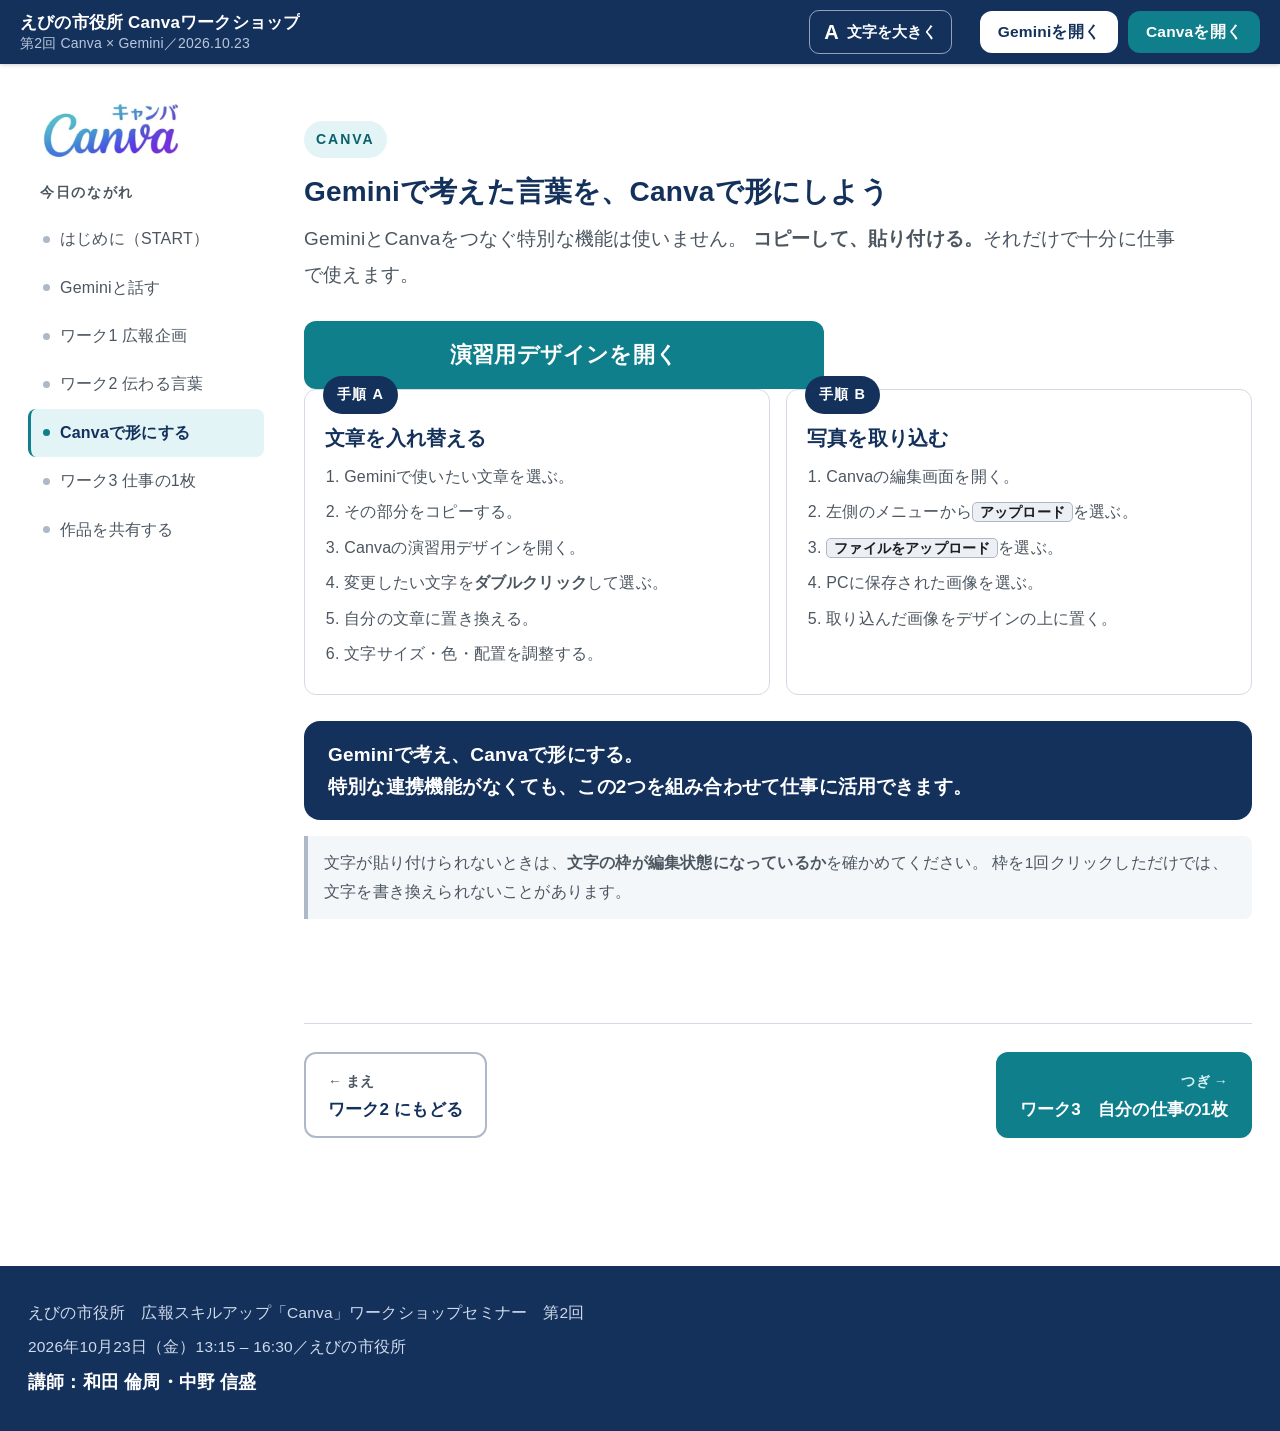
==== g-canva.html @ 026f60a6 "第２回追加" ====
<!DOCTYPE html>
<html lang="ja">
<head>
<meta charset="UTF-8">
<meta name="viewport" content="width=device-width, initial-scale=1">
<title>Geminiで考えた言葉を、Canvaで形にしよう｜えびの市役所 Canvaワークショップ 第2回</title>
<meta name="description" content="えびの市役所 Canvaワークショップ 第2回。Geminiの文章をCanvaの演習用デザインに反映します。">
<meta name="robots" content="noindex">
<link rel="stylesheet" href="style.css">
</head>
<body>

<script>
/* 表示前に「文字サイズ」と「研修回」を反映します（ちらつき防止）。
   研修回：この画面で固定する場合は data-course を直接指定しています。 */
(function () {
  var d = document.documentElement;
  try {
    if (localStorage.getItem("ebino-font") === "lg") { d.setAttribute("data-font", "lg"); }
  } catch (e) {}
  /* この教材ページは第2回です。表示中の回として記憶します。 */
  d.setAttribute("data-course", "2");
  try { localStorage.setItem("ebino-course", "2"); } catch (e) {}
})();
</script>

<a class="skip-link" href="#mainStart">本文へスキップ</a>

<!-- ============================================================
     常時表示バー
     ============================================================ -->
<header class="topbar">
  <div class="topbar__title">
    えびの市役所 Canvaワークショップ
    <small>第2回 Canva × Gemini／2026.10.23</small>
  </div>

  <button class="fontToggle" id="fontToggle" type="button" aria-pressed="false">
    <span aria-hidden="true">A</span><span class="fontToggle__label">文字を大きく</span>
  </button>

    <div class="topbar__actions">
      <a class="btn btn--navy is-pending" data-link="gemini" aria-disabled="true">
        Geminiを開く
        <span class="btn__state">準備中</span>
      </a>
      <a class="btn btn--primary is-pending" data-link="canvaHome" aria-disabled="true">
        Canvaを開く
        <span class="btn__state">準備中</span>
      </a>
    </div>

  <button class="navToggle" type="button" data-sheet-open>目次</button>
</header>

<div class="layout">

  <!-- ==========================================================
       サイドナビ（PC）
       ========================================================== -->
  <nav class="sidebar" aria-label="ページ内の目次">

    <!-- スクロールしても常に見えるロゴ -->
    <div class="media media--logo sidebar__logo" data-img="images/canva-logo.png"
         data-alt="Canva（キャンバ）" style="--ar:800/366;">
      <span class="media__label">Canva</span>
    </div>

    <div class="sidebar__scroll">
    <p class="sidebar__head">今日のながれ</p>
      <ul class="sidebar__list">
        <li><a href="index.html#g-start">はじめに（START）</a></li>
        <li><a href="g-gemini.html#g-gemini">Geminiと話す</a></li>
        <li><a href="g-work1.html#g-work1">ワーク1 広報企画</a></li>
        <li><a href="g-work2.html#g-work2">ワーク2 伝わる言葉</a></li>
        <li><a href="#g-canva">Canvaで形にする</a></li>
        <li><a href="g-work3.html#g-work3">ワーク3 仕事の1枚</a></li>
        <li><a href="g-share.html#g-share">作品を共有する</a></li>
      </ul>
    </div>
  </nav>

  <main id="mainStart">
<!-- ========================================================
         CANVA
         ======================================================== -->
    <section class="sec" id="g-canva">
      <span class="sec__label">CANVA</span>
      <h2 class="sec__title">Geminiで考えた言葉を、Canvaで形にしよう</h2>
      <p class="sec__lead">
        GeminiとCanvaをつなぐ特別な機能は使いません。
        <strong>コピーして、貼り付ける。</strong>それだけで十分に仕事で使えます。
      </p>

      <a class="btn btn--primary btn--lg is-pending" data-link="work1" aria-disabled="true"
         style="max-width:520px;">
        演習用デザインを開く
        <span class="btn__state">準備中</span>
      </a>
      <p class="startCard__help" style="margin-bottom:28px;">
        第1回と同じ「Ebino Walking」のデザインです。開いたら、自分用のコピーで作業してください。
      </p>

      <div class="grid grid--2">
        <div class="card step">
          <span class="step__no">手順 A</span>
          <h3 class="step__ttl">文章を入れ替える</h3>
          <ol>
            <li>Geminiで使いたい文章を選ぶ。</li>
            <li>その部分をコピーする。</li>
            <li>Canvaの演習用デザインを開く。</li>
            <li>変更したい文字を<strong>ダブルクリック</strong>して選ぶ。</li>
            <li>自分の文章に置き換える。</li>
            <li>文字サイズ・色・配置を調整する。</li>
          </ol>
        </div>

        <div class="card step">
          <span class="step__no">手順 B</span>
          <h3 class="step__ttl">写真を取り込む</h3>
          <ol>
            <li>Canvaの編集画面を開く。</li>
            <li>左側のメニューから<kbd>アップロード</kbd>を選ぶ。</li>
            <li><kbd>ファイルをアップロード</kbd>を選ぶ。</li>
            <li>PCに保存された画像を選ぶ。</li>
            <li>取り込んだ画像をデザインの上に置く。</li>
          </ol>
          <p class="startCard__help">
            ボタンの名前は、Canvaの更新で少し変わることがあります。
            見当たらないときは講師にお声かけください。
          </p>
        </div>
      </div>

      <p class="bigMsg">
        Geminiで考え、Canvaで形にする。<br>
        特別な連携機能がなくても、この2つを組み合わせて仕事に活用できます。
      </p>

      <p class="note">
        文字が貼り付けられないときは、<strong>文字の枠が編集状態になっているか</strong>を確かめてください。
        枠を1回クリックしただけでは、文字を書き換えられないことがあります。
      </p>
    </section>

    <nav class="pageNav" aria-label="ページの移動">
      <a class="pageNav__link pageNav__prev" href="g-work2.html"><span class="pageNav__dir">← まえ</span><span class="pageNav__ttl">ワーク2 にもどる</span></a>
      <a class="pageNav__link pageNav__next" href="g-work3.html"><span class="pageNav__dir">つぎ →</span><span class="pageNav__ttl">ワーク3　自分の仕事の1枚</span></a>
    </nav>

  </main>
</div>

<!-- ============================================================
     Footer
     ============================================================ -->
<footer class="footer">
  <div class="footer__inner">
    <p style="margin-bottom:4px;">
      えびの市役所　広報スキルアップ「Canva」ワークショップセミナー　第2回
    </p>
    <p style="margin-bottom:4px;">2026年10月23日（金）13:15 – 16:30／えびの市役所</p>
    <p style="margin:0;"><b>講師：和田 倫周・中野 信盛</b></p>
  </div>
</footer>

<!-- ============================================================
     スマホ用 下部固定バー
     ============================================================ -->
<div class="mobileBar mobileBar--three">
  <a class="btn btn--navy is-pending" data-link="gemini" aria-disabled="true">
    Gemini
    <span class="btn__state">準備中</span>
  </a>
  <a class="btn btn--primary is-pending" data-link="canvaHome" aria-disabled="true">
    Canva
    <span class="btn__state">準備中</span>
  </a>
  <button class="btn btn--outline" type="button" data-sheet-open>目次</button>
</div>

<!-- ============================================================
     スマホ用 目次シート
     ============================================================ -->
<div class="sheet" id="navSheet" hidden>
  <div class="sheet__panel" role="dialog" aria-modal="true" aria-label="目次">
    <div class="sheet__head">
      <h2>目次</h2>
      <button class="sheet__close" type="button" id="sheetClose">閉じる</button>
    </div>

    <div class="media media--logo sheet__logo" data-img="images/canva-logo.png"
         data-alt="Canva（キャンバ）" style="--ar:800/366;">
      <span class="media__label">Canva</span>
    </div>

    <button class="fontToggle fontToggle--sheet" id="fontToggleSheet" type="button" aria-pressed="false">
      <span aria-hidden="true">A</span><span class="fontToggle__label">文字を大きく</span>
    </button>

      <ul class="sheet__list">
        <li><a href="index.html#g-start">はじめに（START）</a></li>
        <li><a href="g-gemini.html#g-gemini">Geminiと話す</a></li>
        <li><a href="g-work1.html#g-work1">ワーク1 広報企画</a></li>
        <li><a href="g-work2.html#g-work2">ワーク2 伝わる言葉</a></li>
        <li><a href="#g-canva">Canvaで形にする</a></li>
        <li><a href="g-work3.html#g-work3">ワーク3 仕事の1枚</a></li>
        <li><a href="g-share.html#g-share">作品を共有する</a></li>
      </ul>
  </div>
</div>

<script src="script.js"></script>
</body>
</html>
---- style.css ----
@charset "UTF-8";
/* ==========================================================================
   えびの市役所 広報スキルアップ「Canva」ワークショップセミナー 第1回 基礎編
   研修ポータル style.css
   - 外部フォント・外部ライブラリは使用しません（市役所業務PCのフィルタ対策）
   - 配色A：ネイビー × シアン
   ========================================================================== */

/* --------------------------------------------------------------------------
   1. Variables
   -------------------------------------------------------------------------- */
:root {
  /* Color */
  --navy:        #14315c;
  --navy-dark:   #0e2445;
  --navy-soft:   #2a4a78;
  --cyan:        #0f7f8c;
  --cyan-dark:   #0b616b;
  --cyan-light:  #19b2c4;
  --cyan-pale:   #e2f4f6;
  --orange:      #e8833a;
  --orange-pale: #fdf1e6;

  --bg:          #ffffff;
  --bg-alt:      #f4f7fa;
  --text:        #1a1d21;
  --text-sub:    #4c5661;
  --line:        #d3dae3;
  --line-strong: #aeb9c7;
  --disabled-bg: #eceff3;
  --disabled-tx: #6e7783;

  /* Layout */
  --topbar-h:    64px;
  --mobilebar-h: 72px;
  --side-w:      236px;
  --content-max: 1120px;
  --radius:      12px;
  --radius-lg:   16px;

  /* Type
     文字サイズはすべて rem 指定です。html の font-size を変えるだけで
     ページ全体の文字が一括で拡大・縮小されます（下の「文字を大きく」ボタン）。 */
  --font: "Helvetica Neue", Arial, "Hiragino Kaku Gothic ProN", "Hiragino Sans",
          "BIZ UDPGothic", "Yu Gothic UI", "Yu Gothic", Meiryo, sans-serif;
}

/* --------------------------------------------------------------------------
   2. Base
   -------------------------------------------------------------------------- */
* { box-sizing: border-box; }

html {
  font-size: 100%;                 /* = 16px。すべての文字サイズの基準 */
  scroll-behavior: smooth;
  scroll-padding-top: calc(var(--topbar-h) + 16px);
}
/* 「文字を大きく」を押した状態：ページ全体の文字が約1.15倍になります */
html[data-font="lg"] { font-size: 115%; }

body {
  margin: 0;
  padding-top: var(--topbar-h);
  font-family: var(--font);
  font-size: 1.1875rem;        /* = 19px */
  line-height: 1.9;
  letter-spacing: .01em;
  color: var(--text);
  background: var(--bg);
  -webkit-text-size-adjust: 100%;
}

img { max-width: 100%; height: auto; display: block; }

a { color: var(--cyan-dark); }

h1, h2, h3, h4 { line-height: 1.4; margin: 0; font-weight: 700; }

p { margin: 0 0 1em; }

ul, ol { margin: 0; padding-left: 1.3em; }

/* キーボード操作時のフォーカスを消さない（アクセシビリティ） */
a:focus-visible,
button:focus-visible,
[tabindex]:focus-visible {
  outline: 3px solid var(--orange);
  outline-offset: 2px;
}

.skip-link {
  position: absolute; left: -9999px; top: 0;
  background: var(--navy); color: #fff; padding: 12px 20px; z-index: 200;
}
.skip-link:focus { left: 8px; top: 8px; }

.sr-only {
  position: absolute; width: 1px; height: 1px; padding: 0; margin: -1px;
  overflow: hidden; clip: rect(0 0 0 0); white-space: nowrap; border: 0;
}

/* --------------------------------------------------------------------------
   3. Topbar（常時表示・PC/スマホ共通）
   -------------------------------------------------------------------------- */
.topbar {
  position: fixed; top: 0; left: 0; right: 0; height: var(--topbar-h);
  background: var(--navy);
  color: #fff;
  display: flex; align-items: center; gap: 16px;
  padding: 0 20px;
  z-index: 100;
  box-shadow: 0 1px 4px rgba(0,0,0,.18);
}

.topbar__title {
  font-size: 1.0625rem; font-weight: 700; line-height: 1.3;
  white-space: nowrap; overflow: hidden; text-overflow: ellipsis;
}
.topbar__title small {
  display: block; font-size: 0.875rem; font-weight: 400; color: #b9c7dc;
}

.topbar__actions { display: flex; gap: 10px; align-items: center; }

.topbar .btn { min-height: 42px; padding: 0 16px; font-size: 0.9688rem; }

/* 文字サイズ切替ボタン */
.fontToggle {
  margin-left: auto;
  display: inline-flex; align-items: center; gap: 8px;
  min-height: 44px; padding: 0 14px;
  background: transparent; color: #fff;
  border: 1.5px solid rgba(255,255,255,.55); border-radius: 10px;
  font-family: inherit; font-size: 0.9375rem; font-weight: 700;
  cursor: pointer; white-space: nowrap;
}
.fontToggle:hover { background: rgba(255,255,255,.12); }
.fontToggle span[aria-hidden] {
  font-size: 1.25rem; line-height: 1; font-weight: 700;
}
.fontToggle[aria-pressed="true"] {
  background: #fff; color: var(--navy); border-color: #fff;
}
.topbar__actions { margin-left: 12px; }

.fontToggle--sheet {
  margin: 0 0 14px; width: 100%; justify-content: center;
  min-height: 52px; color: var(--navy);
  border-color: var(--line-strong); background: var(--bg-alt);
  font-size: 1.0625rem;
}
.fontToggle--sheet:hover { background: var(--cyan-pale); }
.fontToggle--sheet[aria-pressed="true"] { background: var(--navy); color: #fff; border-color: var(--navy); }

/* スマホ用 目次ボタン */
.navToggle {
  display: none;
  margin-left: auto;
  min-height: 44px; padding: 0 14px;
  background: transparent; color: #fff;
  border: 1.5px solid rgba(255,255,255,.55);
  border-radius: 10px; font-size: 1.0625rem; font-weight: 700;
  font-family: inherit; cursor: pointer;
}

/* --------------------------------------------------------------------------
   4. Layout
   -------------------------------------------------------------------------- */
.layout {
  display: grid;
  grid-template-columns: var(--side-w) minmax(0, 1fr);
  gap: 40px;
  max-width: 1440px;
  margin: 0 auto;
  padding: 0 28px;
}

.sidebar {
  position: sticky;
  top: calc(var(--topbar-h) + 16px);
  align-self: start;
  max-height: calc(100vh - var(--topbar-h) - 32px);
  padding: 16px 0 24px;
  display: flex; flex-direction: column; gap: 14px;
  min-height: 0;
}
/* ロゴは固定、その下の目次だけがスクロールします（ロゴは常に見えます） */
.sidebar__logo {
  flex: none; width: 150px; margin-left: 8px;
}
.sidebar__scroll { overflow-y: auto; min-height: 0; }

.sidebar__head {
  font-size: 0.875rem; letter-spacing: .12em; color: var(--text-sub);
  font-weight: 700; margin-bottom: 10px; padding-left: 12px;
}

.sidebar__list { list-style: none; margin: 0; padding: 0; }

.sidebar__list a {
  display: flex; align-items: center; gap: 10px;
  padding: 9px 12px;
  font-size: 1rem; color: var(--text-sub); text-decoration: none;
  border-radius: 8px; border-left: 3px solid transparent;
}
.sidebar__list a::before {
  content: ""; width: 7px; height: 7px; border-radius: 50%;
  background: var(--line-strong); flex: none;
}
.sidebar__list a:hover { background: var(--bg-alt); color: var(--navy); }
.sidebar__list a[aria-current="true"] {
  background: var(--cyan-pale); color: var(--navy); font-weight: 700;
  border-left-color: var(--cyan);
}
.sidebar__list a[aria-current="true"]::before { background: var(--cyan); }

main { min-width: 0; padding-bottom: 80px; }

/* --------------------------------------------------------------------------
   5. Buttons
   -------------------------------------------------------------------------- */
.btn {
  display: inline-flex; align-items: center; justify-content: center; gap: 8px;
  min-height: 56px; padding: 0 24px;
  font-size: 1.1875rem; font-weight: 700; font-family: inherit;
  text-decoration: none; text-align: center;
  border-radius: var(--radius); border: 2px solid transparent;
  cursor: pointer; background: none;
}

.btn--primary { background: var(--cyan); color: #fff; }
.btn--primary:hover { background: var(--cyan-dark); }

.btn--navy { background: #fff; color: var(--navy); }
.btn--navy:hover { background: #e9eef5; }

.btn--outline {
  background: #fff; color: var(--navy);
  border-color: var(--line-strong);
}
.btn--outline:hover { border-color: var(--cyan); background: var(--cyan-pale); }

.btn--lg { min-height: 68px; font-size: 1.3438rem; width: 100%; }

.btn__state {
  font-size: 0.875rem; font-weight: 700; padding: 3px 8px; border-radius: 999px;
  background: rgba(0,0,0,.14); color: inherit;
}

/* URL未設定のとき（CONFIGが空欄のとき）の見た目 */
.btn.is-pending,
.btn.is-pending:hover {
  background: var(--disabled-bg) !important;
  color: var(--disabled-tx) !important;
  border-color: var(--line) !important;
  cursor: not-allowed;
}
.btn.is-pending .btn__state { background: #fff; color: var(--disabled-tx); }
.btn:not(.is-pending) .btn__state { display: none; }

/* --------------------------------------------------------------------------
   6. Section 共通
   -------------------------------------------------------------------------- */
.sec { padding: 56px 0; border-top: 1px solid var(--line); }
.sec:first-of-type { border-top: 0; }
.sec--alt {
  background: var(--bg-alt);
  border-radius: var(--radius-lg);
  padding: 48px 36px;
  border-top: 0;
  margin: 56px 0;
}

.sec__label {
  display: inline-block;
  font-size: 0.875rem; font-weight: 700; letter-spacing: .14em;
  color: var(--cyan-dark); background: var(--cyan-pale);
  padding: 5px 12px; border-radius: 999px; margin-bottom: 14px;
}
.sec__title { font-size: 1.75rem; color: var(--navy); margin-bottom: 10px; }
.sec__lead { color: var(--text-sub); max-width: 46em; margin-bottom: 28px; }

/* 補足テキスト（「開かない場合は講師に」など）と図版ラベル */
.helpNote {
  font-size: 1rem; color: var(--text-sub); line-height: 1.7; margin: 8px 0 0;
}
.helpNote--gap { margin: 8px 0 28px; }
.figLabel {
  font-size: 1.0625rem; font-weight: 700; color: var(--navy); margin-bottom: 8px;
}

.note {
  font-size: 0.9688rem; color: var(--text-sub);
  background: var(--bg-alt); border-left: 4px solid var(--line-strong);
  padding: 12px 16px; border-radius: 0 8px 8px 0; margin: 16px 0 0;
}
.note--warn { background: var(--orange-pale); border-left-color: var(--orange); }

/* --------------------------------------------------------------------------
   7. Hero + TODAY
   -------------------------------------------------------------------------- */
.hero {
  display: grid; grid-template-columns: minmax(0, 1.2fr) minmax(0, .8fr);
  gap: 32px; align-items: center;
  padding: 18px 0 10px;
}
.hero__client { font-size: 1.0625rem; font-weight: 700; color: var(--cyan-dark); margin-bottom: 4px; }
.hero__title { font-size: 1.9375rem; color: var(--navy); letter-spacing: .01em; }
.hero__title span { display: block; font-size: 1.25rem; color: var(--navy-soft); margin-top: 4px; }
.hero__meta {
  display: flex; flex-wrap: wrap; gap: 6px 16px;
  margin: 12px 0 12px; font-size: 1rem; color: var(--text-sub);
}
.hero__meta b { color: var(--navy); font-size: 1.125rem; }
.hero__copy {
  font-size: 1.25rem; line-height: 1.65; color: var(--text); font-weight: 700;
  margin: 0;
}
.hero__reassure {
  display: inline-block; background: var(--orange-pale); color: #a14f0c;
  font-weight: 700; font-size: 1rem; padding: 6px 14px; border-radius: 999px;
  margin-bottom: 8px;
}

/* 今日やること：横3列（第1画面にSTART HEREを収めるため） */
.today {
  list-style: none; padding: 0; margin: 14px 0 0;
  display: grid; grid-template-columns: repeat(3, minmax(0, 1fr)); gap: 10px;
}
.today li {
  background: #fff; border: 1px solid var(--line); border-radius: var(--radius);
  padding: 10px 12px;
}
.today .num {
  display: inline-flex; align-items: center; justify-content: center;
  width: 28px; height: 28px; border-radius: 50%;
  background: var(--navy); color: #fff;
  font-size: 0.875rem; font-weight: 700; margin-bottom: 6px;
}
.today .txt { display: block; font-weight: 700; font-size: 1.0938rem; line-height: 1.5; }
.today .sub { display: block; font-size: 0.875rem; font-weight: 400; color: var(--text-sub); line-height: 1.45; }

/* --------------------------------------------------------------------------
   8. 画像プレースホルダー
   -------------------------------------------------------------------------- */
.media {
  background: var(--bg-alt);
  border: 2px dashed var(--line-strong);
  border-radius: var(--radius);
  aspect-ratio: var(--ar, 3 / 2);
  display: flex; flex-direction: column; align-items: center; justify-content: center;
  gap: 6px; text-align: center; padding: 16px; color: var(--text-sub);
  overflow: hidden;
}
.media__label { font-size: 0.9688rem; font-weight: 700; }
.media__path { font-size: 0.875rem; font-family: ui-monospace, Menlo, Consolas, monospace; }
.media.is-loaded { border: 1px solid var(--line); padding: 0; background: none; display: block; }
.media.is-loaded img { width: 100%; height: 100%; object-fit: cover; }

/* --------------------------------------------------------------------------
   9. START HERE
   -------------------------------------------------------------------------- */
/* 第1画面に4枚のカードが収まるよう、余白を詰めています */
#start { padding-top: 18px; }
#start .sec__title { font-size: 1.625rem; margin-bottom: 4px; }
#start .sec__lead { margin-bottom: 14px; font-size: 1rem; }
#start .sec__label { margin-bottom: 6px; }

.startGrid { display: grid; grid-template-columns: repeat(4, minmax(0, 1fr)); gap: 16px; }
/* カードが2枚のとき（STARTページ）は2列で大きく見せます */
.startGrid--two { grid-template-columns: repeat(2, minmax(0, 1fr)); max-width: 820px; }

.startCard {
  display: flex; flex-direction: column;
  background: #fff; border: 2px solid var(--line);
  border-radius: var(--radius-lg); padding: 14px;
}
.startCard--key {
  border-color: var(--cyan); background: var(--cyan-pale);
  box-shadow: 0 2px 0 var(--cyan);
}
.startCard__no {
  font-size: 0.9062rem; font-weight: 700; color: var(--cyan-dark); letter-spacing: .1em;
}
.startCard__ttl { font-size: 1.1875rem; color: var(--navy); margin: 4px 0 6px; line-height: 1.35; }
.startCard__desc { font-size: 0.9688rem; line-height: 1.6; color: var(--text-sub); margin-bottom: 10px; flex: 1; }
.startCard .btn { width: 100%; min-height: 50px; font-size: 1.125rem; padding: 0 10px; }
.startCard__help { font-size: 0.875rem; color: var(--text-sub); margin: 6px 0 0; line-height: 1.45; }

/* --------------------------------------------------------------------------
   10. AGENDA
   -------------------------------------------------------------------------- */
.agenda { list-style: none; margin: 0; padding: 0; }
.agenda li {
  display: grid; grid-template-columns: 62px 1fr auto;
  gap: 16px; align-items: center;
  padding: 14px 16px;
  border: 1px solid var(--line); border-radius: var(--radius);
  margin-bottom: 8px; background: #fff;
}
/* 順番を示す番号（時刻ではありません） */
.agenda__no {
  display: inline-flex; align-items: center; justify-content: center;
  width: 44px; height: 44px; border-radius: 50%;
  background: var(--bg-alt); color: var(--navy);
  font-weight: 700; font-size: 1rem; font-variant-numeric: tabular-nums;
  border: 1px solid var(--line);
}
.agenda li.is-break .agenda__no { background: transparent; border-style: dashed; color: var(--text-sub); }
.agenda__ttl { font-weight: 700; }
.agenda__ttl a { color: var(--navy); }
.agenda__mode {
  font-size: 0.875rem; font-weight: 700; padding: 4px 10px; border-radius: 999px;
  white-space: nowrap;
}
.mode--watch { background: #eaeef4; color: var(--navy); }
.mode--touch { background: var(--cyan); color: #fff; }
.mode--break { background: #f1e7d8; color: #7a5a2a; }

/* --------------------------------------------------------------------------
   11. カードグリッド（汎用）
   -------------------------------------------------------------------------- */
.grid { display: grid; gap: 16px; }
.grid--2 { grid-template-columns: repeat(2, minmax(0, 1fr)); }
.grid--3 { grid-template-columns: repeat(3, minmax(0, 1fr)); }
.grid--4 { grid-template-columns: repeat(4, minmax(0, 1fr)); }

.card {
  background: #fff; border: 1px solid var(--line);
  border-radius: var(--radius); padding: 20px;
}
.card__ttl { font-size: 1.1875rem; color: var(--navy); margin-bottom: 8px; }
.card__txt { font-size: 1rem; color: var(--text-sub); margin: 0; }

/* WORK 1 ステップ */
.step { position: relative; padding-top: 34px; }
.step__no {
  position: absolute; top: -14px; left: 18px;
  background: var(--navy); color: #fff;
  font-size: 0.9062rem; font-weight: 700; letter-spacing: .08em;
  padding: 5px 14px; border-radius: 999px;
}
.step__ttl { font-size: 1.25rem; color: var(--navy); margin-bottom: 10px; }
.step ol { margin: 0; padding-left: 1.2em; font-size: 1rem; color: var(--text-sub); }
.step ol li { margin-bottom: 5px; }
.step kbd {
  font-family: inherit; font-size: 0.9062rem; font-weight: 700;
  background: #eceff3; border: 1px solid var(--line-strong);
  border-radius: 5px; padding: 1px 7px; color: var(--text);
}

/* ワーク1：演習用マスターに入っているもの */
.sampleList { margin: 0 0 14px; padding-left: 1.2em; font-size: 1rem; color: var(--text-sub); }
.sampleList li { margin-bottom: 4px; }

/* ワーク1：安心してもらうためのカード */
.step--calm { background: var(--cyan-pale); border-color: var(--cyan); }
.step--calm .step__no { background: var(--cyan); }

/* ワーク2：STEP見出し（既存の色・角丸・文字サイズを再利用） */
.stepHead {
  display: flex; align-items: center; flex-wrap: wrap; gap: 12px;
  margin: 34px 0 10px;
}
.stepHead__no {
  background: var(--navy); color: #fff;
  font-size: 0.875rem; font-weight: 700; letter-spacing: .08em;
  padding: 5px 14px; border-radius: 999px;
}
.stepHead__ttl { font-size: 1.375rem; color: var(--navy); }

/* ワーク1とワーク2の役割の違い */
.work2Compare {
  display: grid; grid-template-columns: repeat(2, minmax(0, 1fr)); gap: 12px;
  margin: 0 0 22px;
}
.work2Compare > div {
  background: #fff; border: 1px solid var(--line); border-radius: var(--radius);
  padding: 14px 16px; font-size: 1rem; color: var(--text-sub);
}
.work2Compare__tag {
  display: inline-block; margin-right: 10px;
  background: var(--bg-alt); color: var(--navy);
  font-size: 0.875rem; font-weight: 700; padding: 3px 10px; border-radius: 999px;
}
.work2Compare__tag--now { background: var(--cyan); color: #fff; }

/* 研修サンプル バッジ */
.sampleBadge {
  display: inline-flex; align-items: center; gap: 6px;
  background: var(--orange); color: #fff;
  font-size: 0.9062rem; font-weight: 700;
  padding: 6px 14px; border-radius: 999px; margin-bottom: 12px;
}

.sampleBox {
  border: 2px solid var(--orange); border-radius: var(--radius-lg);
  padding: 22px; background: #fff;
}
.sampleBox dl { margin: 0; display: grid; grid-template-columns: 7em 1fr; gap: 6px 14px; font-size: 1.0625rem; }
.sampleBox dt { color: var(--text-sub); }
.sampleBox dd { margin: 0; font-weight: 700; }

/* 伝わるデザイン：受講者への問いかけ */
.askBox {
  background: var(--cyan-pale); color: var(--navy);
  border-left: 5px solid var(--cyan);
  border-radius: 0 var(--radius) var(--radius) 0;
  padding: 16px 22px; margin: 22px 0 0;
  font-size: 1.25rem; font-weight: 700; line-height: 1.7;
}
.askBox--soft {
  background: var(--bg-alt); border-left-color: var(--line-strong);
  font-size: 1.125rem; color: var(--text-sub);
}

/* DESIGN TIPS */
.tip { display: flex; gap: 16px; align-items: flex-start; }
.tip__no {
  flex: none; width: 40px; height: 40px; border-radius: 10px;
  background: var(--cyan-pale); color: var(--cyan-dark);
  display: flex; align-items: center; justify-content: center;
  font-size: 1.25rem; font-weight: 700;
}

/* WHAT'S NEW */
.badge {
  display: inline-block; font-size: 0.875rem; font-weight: 700;
  padding: 4px 10px; border-radius: 999px; margin-bottom: 8px;
}
.badge--try { background: var(--cyan); color: #fff; }
.badge--see { background: #eaeef4; color: var(--navy); }

.card--feature {
  grid-column: span 2;
  border: 2px solid var(--cyan); background: var(--cyan-pale);
}
.card--feature .card__ttl { font-size: 1.5312rem; }

/* 写真1枚から */
.flow { list-style: none; display: flex; flex-wrap: wrap; gap: 8px; padding: 0; margin: 0 0 20px; }
.flow li {
  background: #fff; border: 1px solid var(--line); border-radius: 999px;
  padding: 8px 16px; font-size: 1rem; font-weight: 700; color: var(--navy);
}
.flow li::after { content: "→"; margin-left: 10px; color: var(--line-strong); }
.flow li:last-child::after { content: ""; margin: 0; }

.chips { list-style: none; display: flex; flex-wrap: wrap; gap: 8px; padding: 0; margin: 0; }
.chips li {
  background: var(--cyan-pale); color: var(--cyan-dark);
  border-radius: 8px; padding: 6px 14px; font-size: 0.9688rem; font-weight: 700;
}

/* 講師紹介 */
.profile { display: flex; gap: 18px; align-items: flex-start; }
.profile__body { min-width: 0; }
.profile__name {
  font-size: 1.3438rem; color: var(--navy); margin-bottom: 4px;
}
.profile__name span {
  font-size: 0.9062rem; font-weight: 400; color: var(--text-sub); margin-left: 8px;
}
.profile__role { font-size: 0.9375rem; color: var(--text-sub); margin: 0 0 10px; line-height: 1.6; }
.profile__highlight {
  background: var(--orange-pale); color: #8a4409;
  border-radius: 10px; padding: 9px 14px; margin: 0 0 12px;
  font-size: 0.9375rem; font-weight: 700; line-height: 1.5;
}
.profile__highlight span { font-weight: 400; font-size: 0.875rem; color: #a1652f; }
.profile__txt { font-size: 1rem; color: var(--text); margin: 0; line-height: 1.75; }

/* ロゴ画像：切り取らず全体を表示します */
.media--logo { background: #fff; border-style: solid; border-color: var(--line); }
.media--logo.is-loaded { border: 0; }
.media--logo.is-loaded img { height: auto; object-fit: contain; }

.media--avatar {
  flex: none; width: 104px; aspect-ratio: 1 / 1; border-radius: 50%;
  font-size: 0.9062rem; padding: 0;
}
.media--avatar.is-loaded { border-radius: 50%; }
.media--avatar.is-loaded img { border-radius: 50%; }

.tags { list-style: none; display: flex; flex-wrap: wrap; gap: 6px; padding: 0; margin: 0 0 12px; }
.tags li {
  background: var(--cyan-pale); color: var(--cyan-dark);
  font-size: 0.875rem; font-weight: 700; padding: 4px 10px; border-radius: 999px;
}

/* 著作紹介 */
.bookCard {
  display: grid; grid-template-columns: 220px minmax(0, 1fr); gap: 32px;
  align-items: start;
  background: #fff; border: 1px solid var(--line); border-radius: var(--radius-lg);
  padding: 28px;
}
.bookCard__cover { width: 220px; }
/* 書影は表紙全体が見えるよう、読み込み後は画像本来の縦横比で表示します */
.bookCard__cover.is-loaded { aspect-ratio: auto; }
.bookCard__cover.is-loaded img { height: auto; object-fit: contain; }
.bookCard__ttl { font-size: 1.5312rem; color: var(--navy); margin-bottom: 6px; }
.bookCard__pub {
  display: inline-block; font-size: 0.9062rem; font-weight: 700;
  background: var(--bg-alt); color: var(--text-sub);
  padding: 4px 12px; border-radius: 999px; margin-bottom: 14px;
}
.bookBadges { list-style: none; padding: 0; margin: 0 0 16px; display: grid; gap: 8px; }
.bookBadges li {
  background: var(--orange-pale); color: #9a4c0a;
  font-size: 1rem; font-weight: 700;
  padding: 9px 18px; border-radius: 999px; justify-self: start;
}
.bookSpec {
  margin: 0 0 14px; display: grid; grid-template-columns: 5.5em 1fr;
  gap: 4px 14px; font-size: 1rem;
}
.bookSpec dt { color: var(--text-sub); }
.bookSpec dd { margin: 0; font-weight: 700; }
.bookCard__authors {
  font-size: 0.9062rem; color: var(--text-sub); line-height: 1.7; margin: 0 0 18px;
}
.bookCard .btn { min-height: 52px; }

/* WORK 2 */
.work2Card { border-left: 4px solid var(--cyan); }
.work2Card .card__ttl { font-size: 1.1562rem; }

/* SHARE */
.shareSteps { counter-reset: s; list-style: none; padding: 0; margin: 0; display: grid; gap: 10px; }
.shareSteps li {
  counter-increment: s;
  background: #fff; border: 1px solid var(--line); border-radius: var(--radius);
  padding: 14px 18px 14px 56px; position: relative; font-size: 1.0625rem;
}
.shareSteps li::before {
  content: counter(s);
  position: absolute; left: 16px; top: 13px;
  width: 26px; height: 26px; border-radius: 50%;
  background: var(--cyan); color: #fff;
  display: flex; align-items: center; justify-content: center;
  font-size: 0.9062rem; font-weight: 700;
}

/* NEXT */
.next {
  background: var(--navy); color: #fff;
  border-radius: var(--radius-lg); padding: 40px 36px;
}
.next .sec__label { background: rgba(255,255,255,.14); color: #a8e3ec; }
.next .sec__title { color: #fff; }
.next__date { font-size: 1.4062rem; font-weight: 700; color: #a8e3ec; margin-bottom: 8px; }
.next__theme { font-size: 1.625rem; font-weight: 700; margin-bottom: 12px; }
.next__copy { color: #cfdaea; font-size: 1.1875rem; margin: 0; }

/* FEEDBACK */
.feedback { text-align: center; padding: 48px 24px; }
.feedback .sec__title { font-size: 1.625rem; }
.feedback .btn { max-width: 520px; margin: 0 auto; }

/* HELP */
.faq { display: grid; gap: 10px; }
.faq__q { font-weight: 700; color: var(--navy); margin-bottom: 4px; }
.faq__a { font-size: 1rem; color: var(--text-sub); margin: 0; }

.linkTable { width: 100%; border-collapse: collapse; font-size: 0.9688rem; margin-top: 12px; }
.linkTable th, .linkTable td {
  border: 1px solid var(--line); padding: 10px 12px; text-align: left; vertical-align: top;
}
.linkTable th { background: var(--bg-alt); color: var(--navy); white-space: nowrap; }
.linkTable td { word-break: break-all; }
.linkTable .unset { color: var(--disabled-tx); }

/* ページ移動（前へ／次へ）
   受講者が進捗を管理するものではなく、講師の案内で進むための導線です。 */
.pageNav {
  display: flex; justify-content: space-between; align-items: stretch; gap: 16px;
  margin: 48px 0 8px; padding-top: 28px;
  border-top: 1px solid var(--line);
}
.pageNav__link {
  display: flex; flex-direction: column; gap: 4px;
  min-height: 64px; padding: 14px 22px; max-width: 48%;
  background: #fff; border: 2px solid var(--line-strong);
  border-radius: var(--radius); text-decoration: none;
}
.pageNav__link:hover { border-color: var(--cyan); background: var(--cyan-pale); }
.pageNav__next { background: var(--cyan); border-color: var(--cyan); text-align: right; }
.pageNav__next:hover { background: var(--cyan-dark); border-color: var(--cyan-dark); }
.pageNav__dir { font-size: 0.875rem; font-weight: 700; color: var(--text-sub); }
.pageNav__ttl { font-size: 1.0625rem; font-weight: 700; color: var(--navy); line-height: 1.4; }
.pageNav__next .pageNav__dir { color: #d6f1f4; }
.pageNav__next .pageNav__ttl { color: #fff; }

/* --------------------------------------------------------------------------
   12. Footer
   -------------------------------------------------------------------------- */
.footer {
  background: var(--navy); color: #cfdaea;
  padding: 32px 28px; font-size: 0.9688rem; margin-top: 40px;
}
.footer__inner { max-width: 1440px; margin: 0 auto; }
.footer b { color: #fff; font-size: 1.125rem; }

/* --------------------------------------------------------------------------
   13. スマホ用 下部固定バー・目次シート
   -------------------------------------------------------------------------- */
.mobileBar {
  display: none;
  position: fixed; left: 0; right: 0; bottom: 0; z-index: 100;
  height: var(--mobilebar-h);
  background: #fff; border-top: 1px solid var(--line-strong);
  padding: 8px 12px; gap: 10px;
  box-shadow: 0 -2px 10px rgba(0,0,0,.08);
}
.mobileBar .btn {
  flex: 1; min-height: 54px; font-size: 1.125rem;
  padding: 0 8px; white-space: nowrap;   /* 文字を大きくしても折り返さないように */
}

.sheet {
  position: fixed; inset: 0; z-index: 150;
  background: rgba(10,20,35,.5);
  display: flex; align-items: flex-end;
}
.sheet[hidden] { display: none !important; }
.sheet__panel {
  background: #fff; width: 100%; max-height: 82vh; overflow-y: auto;
  border-radius: 18px 18px 0 0; padding: 18px 18px 28px;
}
.sheet__head { display: flex; align-items: center; justify-content: space-between; margin-bottom: 12px; }
.sheet__head h2 { font-size: 1.25rem; color: var(--navy); }
.sheet__close {
  min-height: 44px; padding: 0 16px; font-family: inherit; font-size: 1.0625rem; font-weight: 700;
  background: var(--bg-alt); border: 1px solid var(--line-strong); border-radius: 10px; cursor: pointer;
}
.sheet__logo { width: 130px; margin: 0 auto 14px; }
.sheet__list { list-style: none; margin: 0; padding: 0; }
.sheet__list a {
  display: block; padding: 14px 12px; font-size: 1.125rem; font-weight: 700;
  color: var(--navy); text-decoration: none; border-bottom: 1px solid var(--line);
}

/* --------------------------------------------------------------------------
   14. Responsive
   -------------------------------------------------------------------------- */

/* 画面の縦が短いPC（1366×768 など）では、
   第1画面に「START HERE」の4枚を必ず収めるため、Heroをさらに圧縮します。 */
@media (min-width: 901px) and (max-height: 1000px) {
  .hero { grid-template-columns: minmax(0, 1fr) 320px; padding: 14px 0 6px; gap: 28px; }
  .hero__title { font-size: 1.6875rem; }
  .hero__title span { font-size: 1.1875rem; }
  .hero__meta { margin: 8px 0 8px; }
  .hero__reassure { font-size: 0.9375rem; padding: 4px 12px; margin-bottom: 6px; }
  .hero__copy { font-size: 1.125rem; }
  .today { margin-top: 12px; }
  .today .sub { display: none; }
  #start { padding-top: 12px; }
  #start .sec__label { margin-bottom: 4px; }
  #start .sec__lead { margin-bottom: 10px; }
  .startCard__help { display: none; }
}

/* さらに縦が短いPC（1366×768 など）：
   「今日やること」を1行のコンパクト表示にして、4枚のカードを確実に見せます。 */
@media (min-width: 901px) and (max-height: 900px) {
  .today { display: flex; gap: 8px; margin-top: 10px; }
  .today li { flex: 1; display: flex; align-items: center; gap: 8px; padding: 7px 12px; }
  .today .num { width: 22px; height: 22px; font-size: 0.875rem; margin-bottom: 0; flex: none; }
  .today .txt { font-size: 0.9688rem; }
  .startCard { padding: 12px; }
  .startCard__no { font-size: 0.875rem; }
  .startCard__ttl { font-size: 1.125rem; }
  .startCard__desc { font-size: 0.9375rem; margin-bottom: 8px; }
  .startCard .btn { min-height: 48px; font-size: 1.0625rem; }
  #start .sec__lead { margin-bottom: 8px; }
}

/* ノートPCなど、特に縦が短い画面（768pxなど）：
   カードの説明文をたたみ、見出しとボタンだけを大きく残します。
   （文字を小さくするのではなく、表示する要素を減らして対応しています） */
@media (min-width: 901px) and (max-height: 810px) {
  .hero { grid-template-columns: minmax(0, 1fr) 260px; padding: 10px 0 4px; }
  .hero__client { margin-bottom: 2px; }
  .hero__title { font-size: 1.5rem; }
  .hero__title span { font-size: 1rem; }
  .hero__meta { margin: 6px 0 6px; }
  .hero__reassure { margin-bottom: 4px; }
  .hero__copy { font-size: 1rem; }
  .today { margin-top: 8px; }
  #start { padding-top: 8px; }
  #start .sec__title { font-size: 1.375rem; }
  #start .sec__lead { display: none; }
  .startCard__desc { display: none; }
  .startCard__ttl { font-size: 1.0625rem; }
  .startCard .btn { min-height: 52px; font-size: 1.0625rem; }
}
/* iPad横（1180px前後）でカードが細くなりすぎないよう、2列に切り替えます */
@media (max-width: 1240px) {
  .startGrid { grid-template-columns: repeat(2, minmax(0, 1fr)); }
  .grid--4 { grid-template-columns: repeat(2, minmax(0, 1fr)); }
  .grid--3 { grid-template-columns: repeat(2, minmax(0, 1fr)); }
}

@media (max-width: 900px) {
  :root { --topbar-h: 58px; }

  body { padding-bottom: var(--mobilebar-h); }

  .topbar__actions { display: none; }
  .navToggle { display: block; margin-left: 10px; }
  .fontToggle { margin-left: auto; padding: 0 12px; }
  .fontToggle .fontToggle__label { display: none; }   /* スマホでは「A」のみ表示 */
  .fontToggle--sheet .fontToggle__label { display: inline; }

  .layout { grid-template-columns: minmax(0, 1fr); gap: 0; padding: 0 18px; }
  .sidebar { display: none; }
  .mobileBar { display: flex; }

  .hero { grid-template-columns: minmax(0, 1fr); gap: 24px; padding: 28px 0; }
  .hero__title { font-size: 1.75rem; }
  .hero__title span { font-size: 1.25rem; }

  .sec { padding: 40px 0; }
  .sec--alt { padding: 32px 20px; margin: 40px 0; }
  .sec__title { font-size: 1.625rem; }

  .startGrid { grid-template-columns: minmax(0, 1fr); }
  .grid--2, .grid--3, .grid--4 { grid-template-columns: minmax(0, 1fr); }
  .card--feature { grid-column: auto; }

  .agenda li { grid-template-columns: 44px minmax(0, 1fr); gap: 4px 12px; align-items: center; }
  .agenda__no { width: 40px; height: 40px; font-size: 0.9375rem; }
  .agenda__mode { grid-column: 2; justify-self: start; }
  /* スマホではタップしやすいように、リンクの当たり判定を広げます */
  .agenda__ttl a { display: inline-block; padding: 9px 2px; }

  .pageNav { flex-direction: column; gap: 12px; }
  .pageNav__link { max-width: 100%; }

  .next { padding: 32px 22px; }
  .next__theme { font-size: 1.4688rem; }

  .profile { flex-direction: column; align-items: center; text-align: center; }
  .profile__body { text-align: left; width: 100%; }
  .tags { justify-content: flex-start; }

  .bookCard { grid-template-columns: minmax(0, 1fr); gap: 20px; padding: 20px; }
  .bookCard__cover { width: 190px; margin: 0 auto; }
  .bookCard__ttl { font-size: 1.3438rem; }
  .bookSpec { grid-template-columns: 5em 1fr; font-size: 0.9688rem; }

  /* リンク一覧：狭い画面では「名称の下にURL」の縦並びにします */
  .linkTable, .linkTable tbody, .linkTable tr, .linkTable th, .linkTable td { display: block; width: 100%; }
  .linkTable tr { border: 1px solid var(--line); border-radius: 10px; margin-bottom: 10px; }
  .linkTable th, .linkTable td { border: 0; white-space: normal; }
  .linkTable th { background: var(--bg-alt); border-radius: 9px 9px 0 0; }

  .work2Compare { grid-template-columns: minmax(0, 1fr); }

  .sampleBox dl { grid-template-columns: minmax(0, 1fr); gap: 2px; }
  .sampleBox dt { font-size: 0.9062rem; }
  .sampleBox dd { margin-bottom: 8px; }
}

/* --------------------------------------------------------------------------
   15. Motion / Print
   -------------------------------------------------------------------------- */
@media (prefers-reduced-motion: reduce) {
  html { scroll-behavior: auto; }
  * { transition: none !important; animation: none !important; }
}

@media print {
  .topbar, .sidebar, .mobileBar, .sheet, .pageNav { display: none !important; }
  body { padding: 0; font-size: 12pt; }
  .layout { display: block; padding: 0; }
  .sec { break-inside: avoid; page-break-inside: avoid; }
}

/* ==========================================================================
   16. 第1回／第2回 統合ポータル（追加分）
   - 既存の配色・角丸・文字サイズをそのまま使っています
   - JavaScriptが無効な環境では両方の回が表示されます（本文は全て読めます）
   ========================================================================== */

/* -- 表示中の回だけを見せる ------------------------------------------------ */
html[data-course="1"] [data-course-only="2"],
html[data-course="2"] [data-course-only="1"] { display: none !important; }

/* -- ヒーロー（共通部分＋切り替え） --------------------------------------- */
.hero__sub {
  font-size: 1.1875rem; font-weight: 700; color: var(--cyan-dark);
  margin: 6px 0 0;
}
.hero__course {
  font-size: 1.375rem; color: var(--navy-soft);
  margin: 0 0 2px; line-height: 1.4;
}

.courseSwitch {
  display: flex; flex-wrap: wrap; gap: 12px;
  margin: 16px 0 18px;
}
.courseSwitch__btn {
  flex: 1 1 200px; max-width: 290px;
  display: flex; flex-direction: column; gap: 2px;
  min-height: 62px; padding: 9px 18px;
  background: #fff; border: 2px solid var(--line-strong);
  border-radius: var(--radius); cursor: pointer;
  font-family: inherit; text-align: left;
  transition: background .15s, border-color .15s;
}
.courseSwitch__btn:hover { border-color: var(--cyan); background: var(--cyan-pale); }
.courseSwitch__no {
  font-size: 0.875rem; font-weight: 700; letter-spacing: .06em; color: var(--text-sub);
}
.courseSwitch__name {
  font-size: 1.125rem; font-weight: 700; color: var(--navy); line-height: 1.35;
}
.courseSwitch__state {
  font-size: 0.8125rem; font-weight: 700; color: var(--text-sub);
}
/* 選択中：色だけでなく「✓ 表示中」の文字でも区別します */
.courseSwitch__btn[aria-pressed="true"] {
  background: var(--cyan); border-color: var(--cyan-dark);
}
.courseSwitch__btn[aria-pressed="true"]:hover { background: var(--cyan-dark); }
.courseSwitch__btn[aria-pressed="true"] .courseSwitch__no { color: #d6f1f4; }
.courseSwitch__btn[aria-pressed="true"] .courseSwitch__name { color: #fff; }
.courseSwitch__btn[aria-pressed="true"] .courseSwitch__state { color: #fff; }
.courseSwitch__btn[aria-pressed="true"] .courseSwitch__state::before { content: "✓ "; }

/* -- 見出し・メッセージ ---------------------------------------------------- */
.subHead {
  font-size: 1.375rem; color: var(--navy);
  margin: 34px 0 12px; padding-left: 14px;
  border-left: 5px solid var(--cyan);
}
.bigMsg {
  margin: 26px 0 0; padding: 18px 24px;
  background: var(--navy); color: #fff; border-radius: var(--radius-lg);
  font-size: 1.1875rem; font-weight: 700; line-height: 1.65;
}
.warnList {
  margin: 0; padding: 18px 22px 18px 42px;
  background: var(--orange-pale); border-left: 5px solid var(--orange);
  border-radius: 0 var(--radius) var(--radius) 0;
}
.warnList li { margin-bottom: 6px; font-weight: 700; color: #6a3b12; line-height: 1.6; }
.warnList li:last-child { margin-bottom: 0; }

/* -- Geminiの相談のコツ ---------------------------------------------------- */
.tipCard { position: relative; padding-top: 30px; }
.tipCard__no {
  position: absolute; top: -14px; left: 18px;
  display: inline-flex; align-items: center; justify-content: center;
  width: 34px; height: 34px; border-radius: 50%;
  background: var(--cyan); color: #fff; font-weight: 700; font-size: 1.0625rem;
}
.tipCard__ex {
  margin: 10px 0 0; padding: 12px 14px;
  background: var(--cyan-pale); border-radius: 10px;
  font-size: 1.0625rem; font-weight: 700; color: var(--navy); line-height: 1.6;
}

/* -- プロンプト（コピー用） ------------------------------------------------ */
.prompt {
  background: #fff; border: 2px solid var(--line-strong);
  border-radius: var(--radius); padding: 14px 16px; margin: 14px 0 0;
}
.prompt--soft { background: var(--cyan-pale); border-color: var(--cyan); }
.prompt--mini { border-width: 1px; padding: 10px 12px; margin-top: 12px; }

.prompt__head {
  display: flex; flex-wrap: wrap; align-items: center; justify-content: space-between;
  gap: 10px 12px; margin-bottom: 10px;
}
.prompt__label {
  font-size: 0.875rem; font-weight: 700; letter-spacing: .08em; color: var(--text-sub);
}
.prompt__copy { min-height: 46px; padding: 0 20px; }
.prompt__text {
  margin: 0; padding: 14px 16px;
  background: var(--bg-alt); border-radius: 10px;
  font-family: inherit; font-size: 1.0625rem; line-height: 1.75; color: var(--text);
  white-space: pre-wrap; overflow-wrap: anywhere;
}
.prompt--mini .prompt__text { font-size: 1rem; padding: 10px 12px; }
.prompt__msg {
  min-height: 1.5em; margin: 8px 0 0;
  font-size: 0.9375rem; font-weight: 700; line-height: 1.5;
}
.prompt__msg.is-ok { color: var(--cyan-dark); }
.prompt__msg.is-error { color: #9c3118; }

/* -- ワーク3：テーマカード ------------------------------------------------- */
.themeGrid {
  display: grid; grid-template-columns: repeat(4, minmax(0, 1fr)); gap: 16px;
}
.themeCard {
  display: flex; flex-direction: column;
  background: #fff; border: 1px solid var(--line);
  border-radius: var(--radius); padding: 18px;
}
.themeCard__no {
  font-size: 0.875rem; font-weight: 700; letter-spacing: .08em; color: var(--cyan-dark);
}
.themeCard__ttl { font-size: 1.125rem; color: var(--navy); margin: 4px 0 6px; line-height: 1.35; }
.themeCard__desc {
  font-size: 0.9688rem; line-height: 1.6; color: var(--text-sub);
  margin: 0 0 12px; flex: 1;
}
.themeCard .btn { width: 100%; min-height: 48px; font-size: 1.0625rem; padding: 0 10px; }
.themeCard .prompt__msg { font-size: 0.875rem; min-height: 1.4em; }
.themeCard--free { border: 2px solid var(--cyan); background: var(--cyan-pale); }
.themeCard__label {
  display: block; font-size: 0.875rem; font-weight: 700;
  color: var(--text-sub); margin-bottom: 4px;
}
.themeCard__input {
  width: 100%; min-height: 46px; margin-bottom: 10px;
  padding: 8px 12px; font-family: inherit; font-size: 1.0625rem;
  border: 2px solid var(--line-strong); border-radius: 10px; background: #fff;
}
.themeCard__input:focus-visible { outline: 3px solid var(--cyan-dark); outline-offset: 1px; }

/* -- スマホ下部バー（第2回は3つ） ------------------------------------------ */
.mobileBar--three .btn { font-size: 1rem; padding: 0 6px; }

/* -- レスポンシブ ---------------------------------------------------------- */
@media (min-width: 901px) and (max-height: 1000px) {
  .hero__sub { font-size: 1.0625rem; margin-top: 2px; }
  .hero__course { font-size: 1.1875rem; }
  .courseSwitch { gap: 10px; margin: 10px 0 10px; }
  .courseSwitch__btn { min-height: 54px; padding: 6px 16px; }
}
@media (min-width: 901px) and (max-height: 900px) {
  .hero__sub { font-size: 1rem; margin-top: 0; }
  .courseSwitch { margin: 8px 0 8px; }
  .courseSwitch__btn { min-height: 48px; padding: 5px 14px; }
  .courseSwitch__name { font-size: 1.0625rem; }
  .courseSwitch__state { font-size: 0.75rem; }
  .hero__course { font-size: 1.0625rem; margin-bottom: 0; }
}
@media (min-width: 901px) and (max-height: 810px) {
  .hero__sub { font-size: 0.9375rem; }
  .courseSwitch { gap: 8px; margin: 6px 0 6px; }
  .courseSwitch__btn { min-height: 44px; padding: 4px 12px; }
  .courseSwitch__no { font-size: 0.8125rem; }
  .courseSwitch__name { font-size: 1rem; }
}

@media (max-width: 1240px) {
  .themeGrid { grid-template-columns: repeat(2, minmax(0, 1fr)); }
}

@media (max-width: 900px) {
  .hero__sub { font-size: 1.0625rem; }
  .hero__course { font-size: 1.25rem; }
  .courseSwitch__btn { flex: 1 1 100%; max-width: 100%; }
  .themeGrid { grid-template-columns: minmax(0, 1fr); }
  .subHead { font-size: 1.25rem; }
  .bigMsg { font-size: 1.0938rem; padding: 16px 18px; }
  .prompt__head { flex-direction: column; align-items: stretch; }
  .prompt__copy { width: 100%; }
}

@media print {
  .courseSwitch, .prompt__copy, .prompt__msg { display: none !important; }
  .prompt { border: 1px solid #999; }
  .prompt__text { background: none; }
}

/* 1080pクラスのモニター（縦1001〜1200px）：
   切り替えボタンが増えた分だけヒーローを詰め、第1回の「START HERE」を
   第1画面に収めます。これより縦が短い画面には、上の各段階が適用されます。 */
@media (min-width: 901px) and (min-height: 1001px) and (max-height: 1200px) {
  .hero { padding: 10px 0 2px; }
  .hero__sub { font-size: 1.0625rem; margin-top: 2px; }
  .courseSwitch { margin: 8px 0 8px; }
  .courseSwitch__btn { min-height: 54px; padding: 6px 16px; }
  .today { margin-top: 8px; }
  #start { padding-top: 6px; }
  #start .sec__lead { margin-bottom: 14px; }
  #g-start { padding-top: 18px; }
}
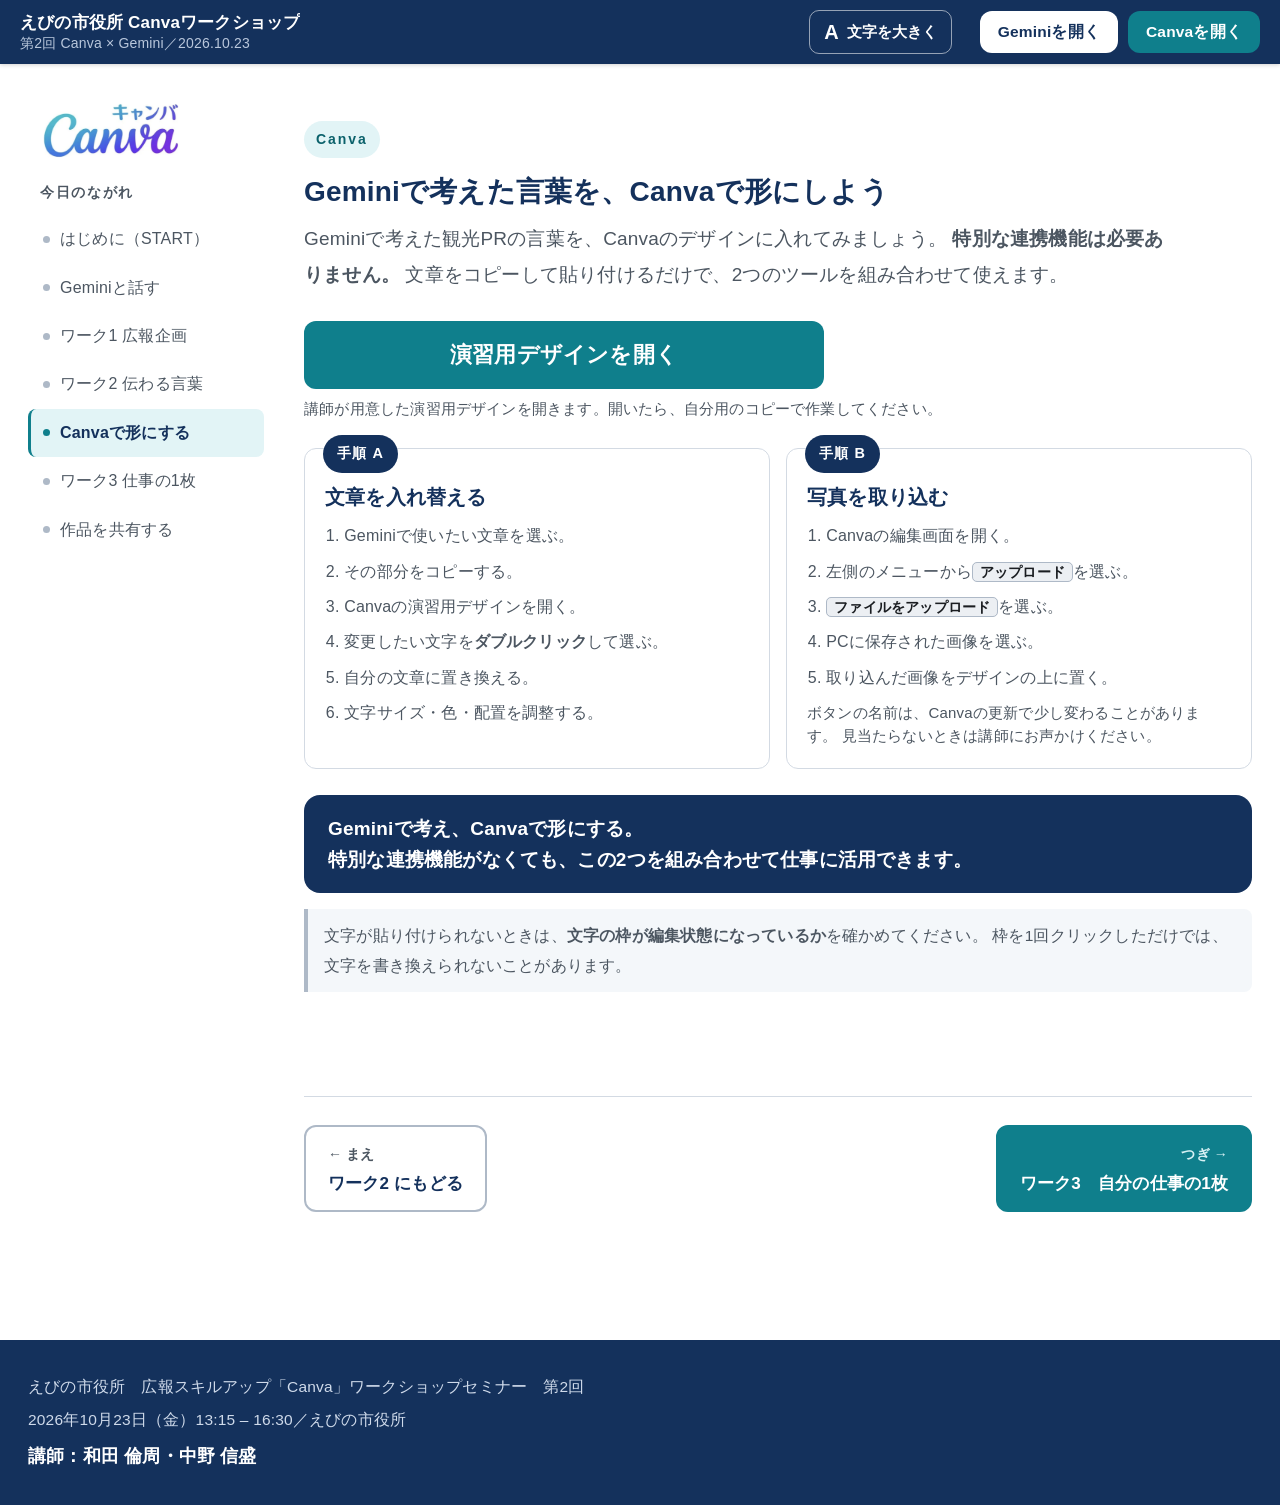
==== commit 624bdf1e: "v102" ====
--- a/g-canva.html
+++ b/g-canva.html
@@ -4,7 +4,7 @@
 <meta charset="UTF-8">
 <meta name="viewport" content="width=device-width, initial-scale=1">
 <title>Geminiで考えた言葉を、Canvaで形にしよう｜えびの市役所 Canvaワークショップ 第2回</title>
-<meta name="description" content="えびの市役所 Canvaワークショップ 第2回。Geminiの文章をCanvaの演習用デザインに反映します。">
+<meta name="description" content="えびの市役所 Canvaワークショップ 第2回。Geminiで考えた観光PRの言葉をCanvaの演習用デザインに反映します。">
 <meta name="robots" content="noindex">
 <link rel="stylesheet" href="style.css">
 </head>
@@ -85,20 +85,21 @@
          CANVA
          ======================================================== -->
     <section class="sec" id="g-canva">
-      <span class="sec__label">CANVA</span>
+      <span class="sec__label">Canva</span>
       <h2 class="sec__title">Geminiで考えた言葉を、Canvaで形にしよう</h2>
       <p class="sec__lead">
-        GeminiとCanvaをつなぐ特別な機能は使いません。
-        <strong>コピーして、貼り付ける。</strong>それだけで十分に仕事で使えます。
-      </p>
-
-      <a class="btn btn--primary btn--lg is-pending" data-link="work1" aria-disabled="true"
+        Geminiで考えた観光PRの言葉を、Canvaのデザインに入れてみましょう。
+        <strong>特別な連携機能は必要ありません。</strong>
+        文章をコピーして貼り付けるだけで、2つのツールを組み合わせて使えます。
+      </p>
+
+      <a class="btn btn--primary btn--lg is-pending" data-link="canvaTemplate2" aria-disabled="true"
          style="max-width:520px;">
         演習用デザインを開く
         <span class="btn__state">準備中</span>
       </a>
-      <p class="startCard__help" style="margin-bottom:28px;">
-        第1回と同じ「Ebino Walking」のデザインです。開いたら、自分用のコピーで作業してください。
+      <p class="btnNote" style="margin-bottom:28px;">
+        講師が用意した演習用デザインを開きます。開いたら、自分用のコピーで作業してください。
       </p>
 
       <div class="grid grid--2">
@@ -125,7 +126,7 @@
             <li>PCに保存された画像を選ぶ。</li>
             <li>取り込んだ画像をデザインの上に置く。</li>
           </ol>
-          <p class="startCard__help">
+          <p class="btnNote">
             ボタンの名前は、Canvaの更新で少し変わることがあります。
             見当たらないときは講師にお声かけください。
           </p>
--- a/style.css
+++ b/style.css
@@ -1086,3 +1086,22 @@
   #start .sec__lead { margin-bottom: 14px; }
   #g-start { padding-top: 18px; }
 }
+
+/* 研修サンプル枠の中身（ワーク1の演習設定） */
+.sampleBox__ttl {
+  font-size: 1.25rem; color: var(--navy); margin: 0 0 10px; line-height: 1.4;
+}
+.sampleBox__txt {
+  margin: 0 0 10px; font-size: 1.0625rem; line-height: 1.75; color: var(--text);
+}
+.sampleBox__note {
+  margin: 0; font-size: 0.9375rem; line-height: 1.6; color: var(--text-sub);
+}
+
+/* 第2回ページのボタン・入力欄の下に添える小さな補足。
+   （START HERE 用の .startCard__help は縦の短い画面で非表示になるため、
+     セクション外ではこちらを使います） */
+.btnNote {
+  font-size: 0.9375rem; line-height: 1.55; color: var(--text-sub);
+  margin: 8px 0 0;
+}
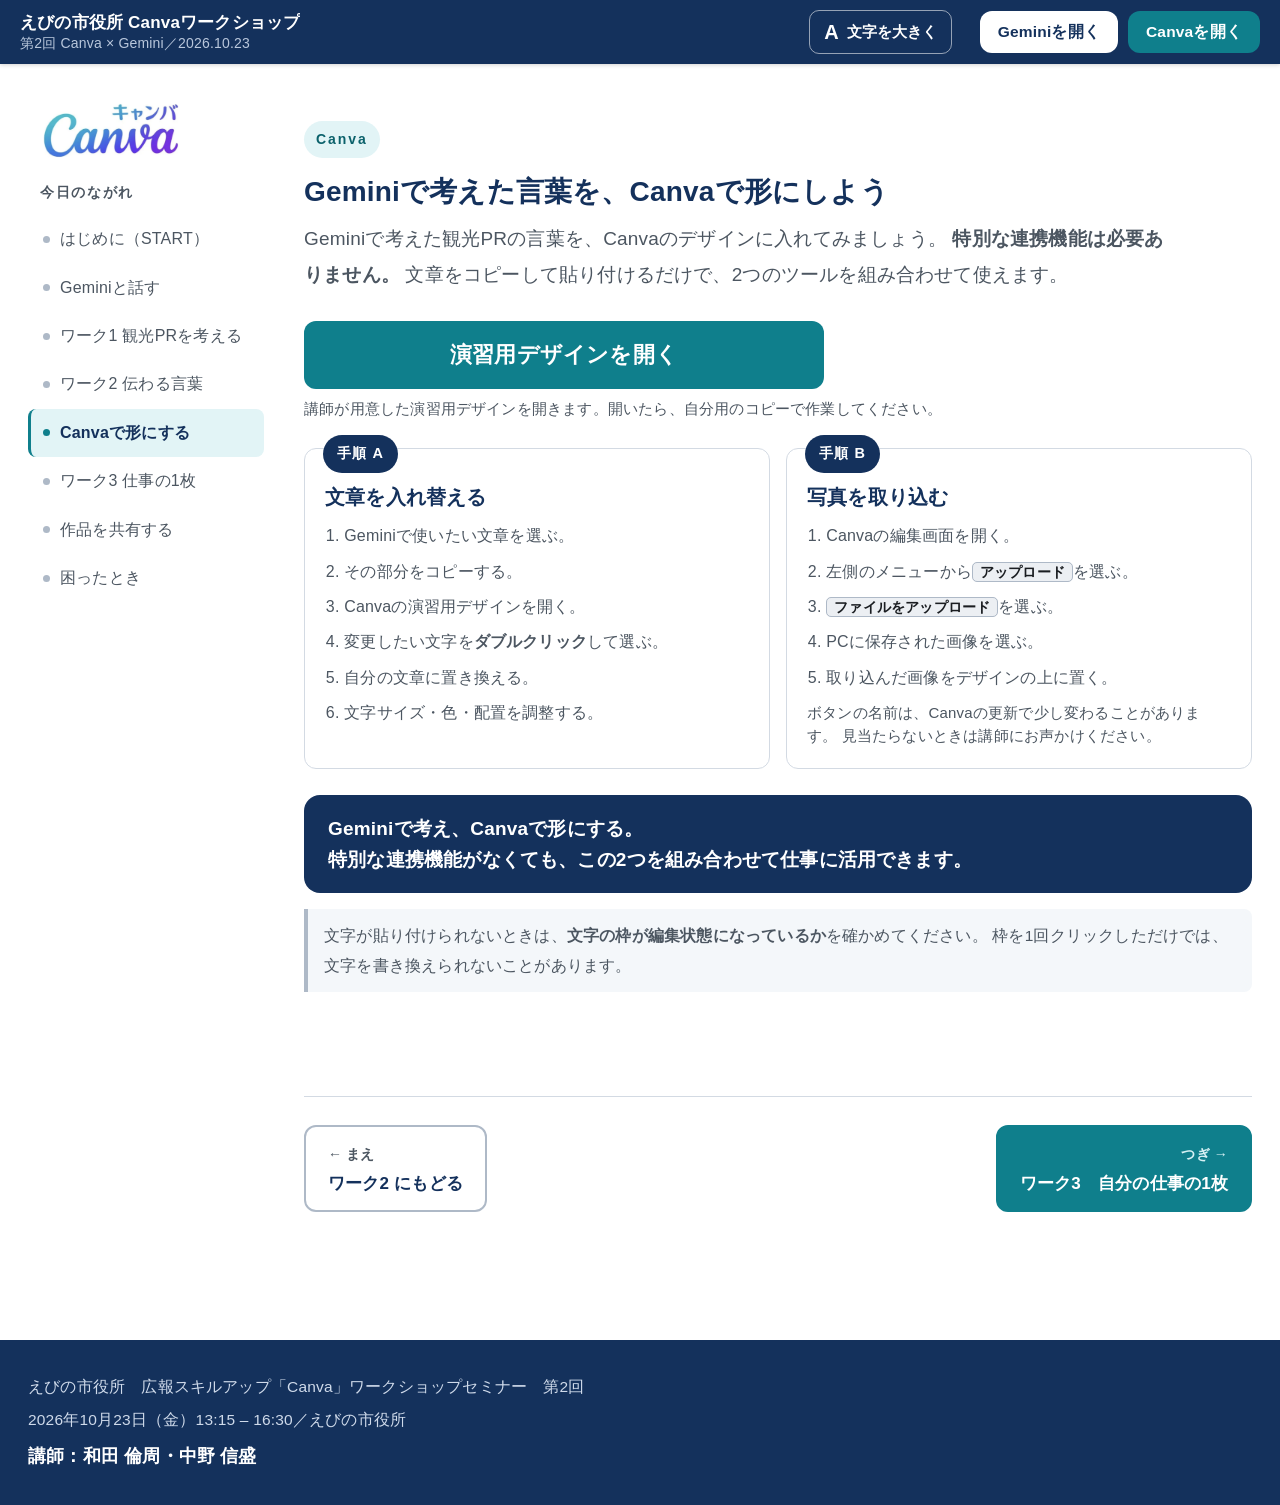
==== commit 6c7e4189: "v105" ====
--- a/g-canva.html
+++ b/g-canva.html
@@ -71,11 +71,12 @@
       <ul class="sidebar__list">
         <li><a href="index.html#g-start">はじめに（START）</a></li>
         <li><a href="g-gemini.html#g-gemini">Geminiと話す</a></li>
-        <li><a href="g-work1.html#g-work1">ワーク1 広報企画</a></li>
+        <li><a href="g-work1.html#g-work1">ワーク1 観光PRを考える</a></li>
         <li><a href="g-work2.html#g-work2">ワーク2 伝わる言葉</a></li>
         <li><a href="#g-canva">Canvaで形にする</a></li>
         <li><a href="g-work3.html#g-work3">ワーク3 仕事の1枚</a></li>
         <li><a href="g-share.html#g-share">作品を共有する</a></li>
+        <li><a href="g-share.html#g-help">困ったとき</a></li>
       </ul>
     </div>
   </nav>
@@ -202,11 +203,12 @@
       <ul class="sheet__list">
         <li><a href="index.html#g-start">はじめに（START）</a></li>
         <li><a href="g-gemini.html#g-gemini">Geminiと話す</a></li>
-        <li><a href="g-work1.html#g-work1">ワーク1 広報企画</a></li>
+        <li><a href="g-work1.html#g-work1">ワーク1 観光PRを考える</a></li>
         <li><a href="g-work2.html#g-work2">ワーク2 伝わる言葉</a></li>
         <li><a href="#g-canva">Canvaで形にする</a></li>
         <li><a href="g-work3.html#g-work3">ワーク3 仕事の1枚</a></li>
         <li><a href="g-share.html#g-share">作品を共有する</a></li>
+        <li><a href="g-share.html#g-help">困ったとき</a></li>
       </ul>
   </div>
 </div>
